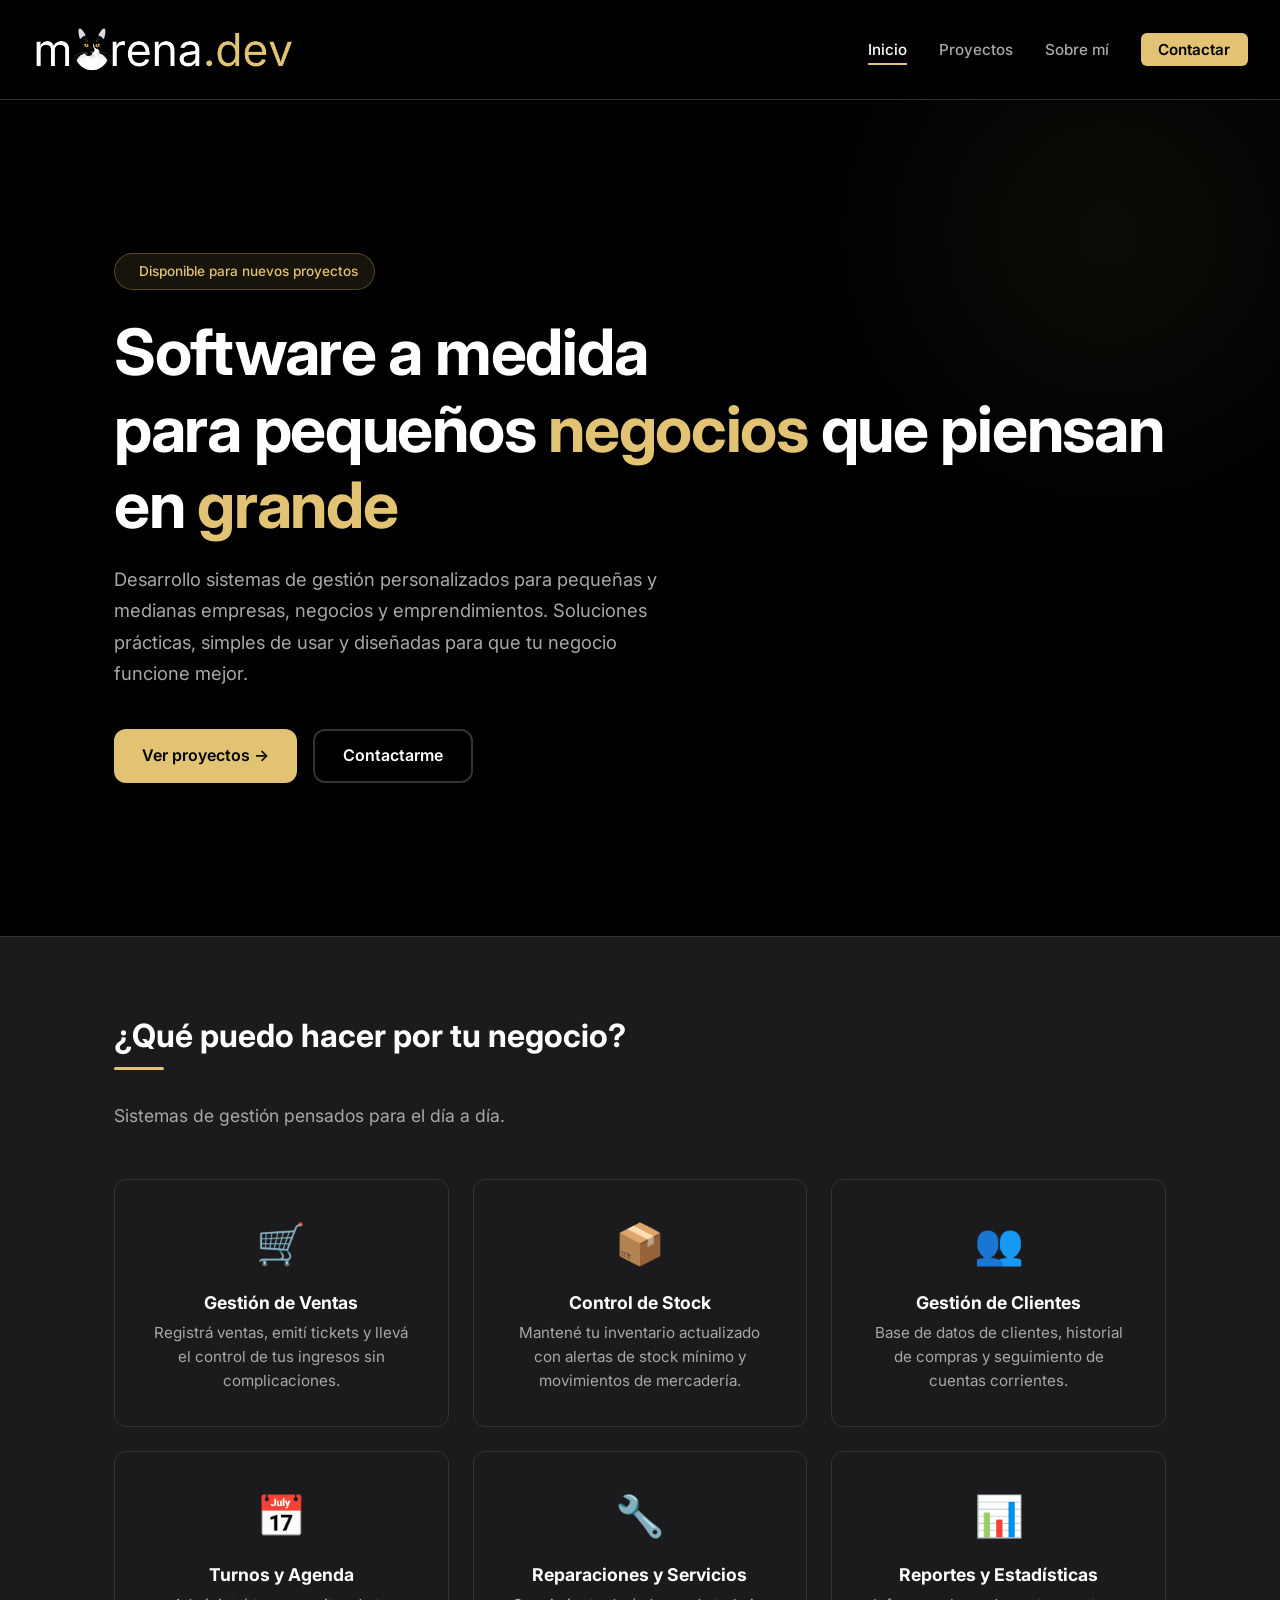
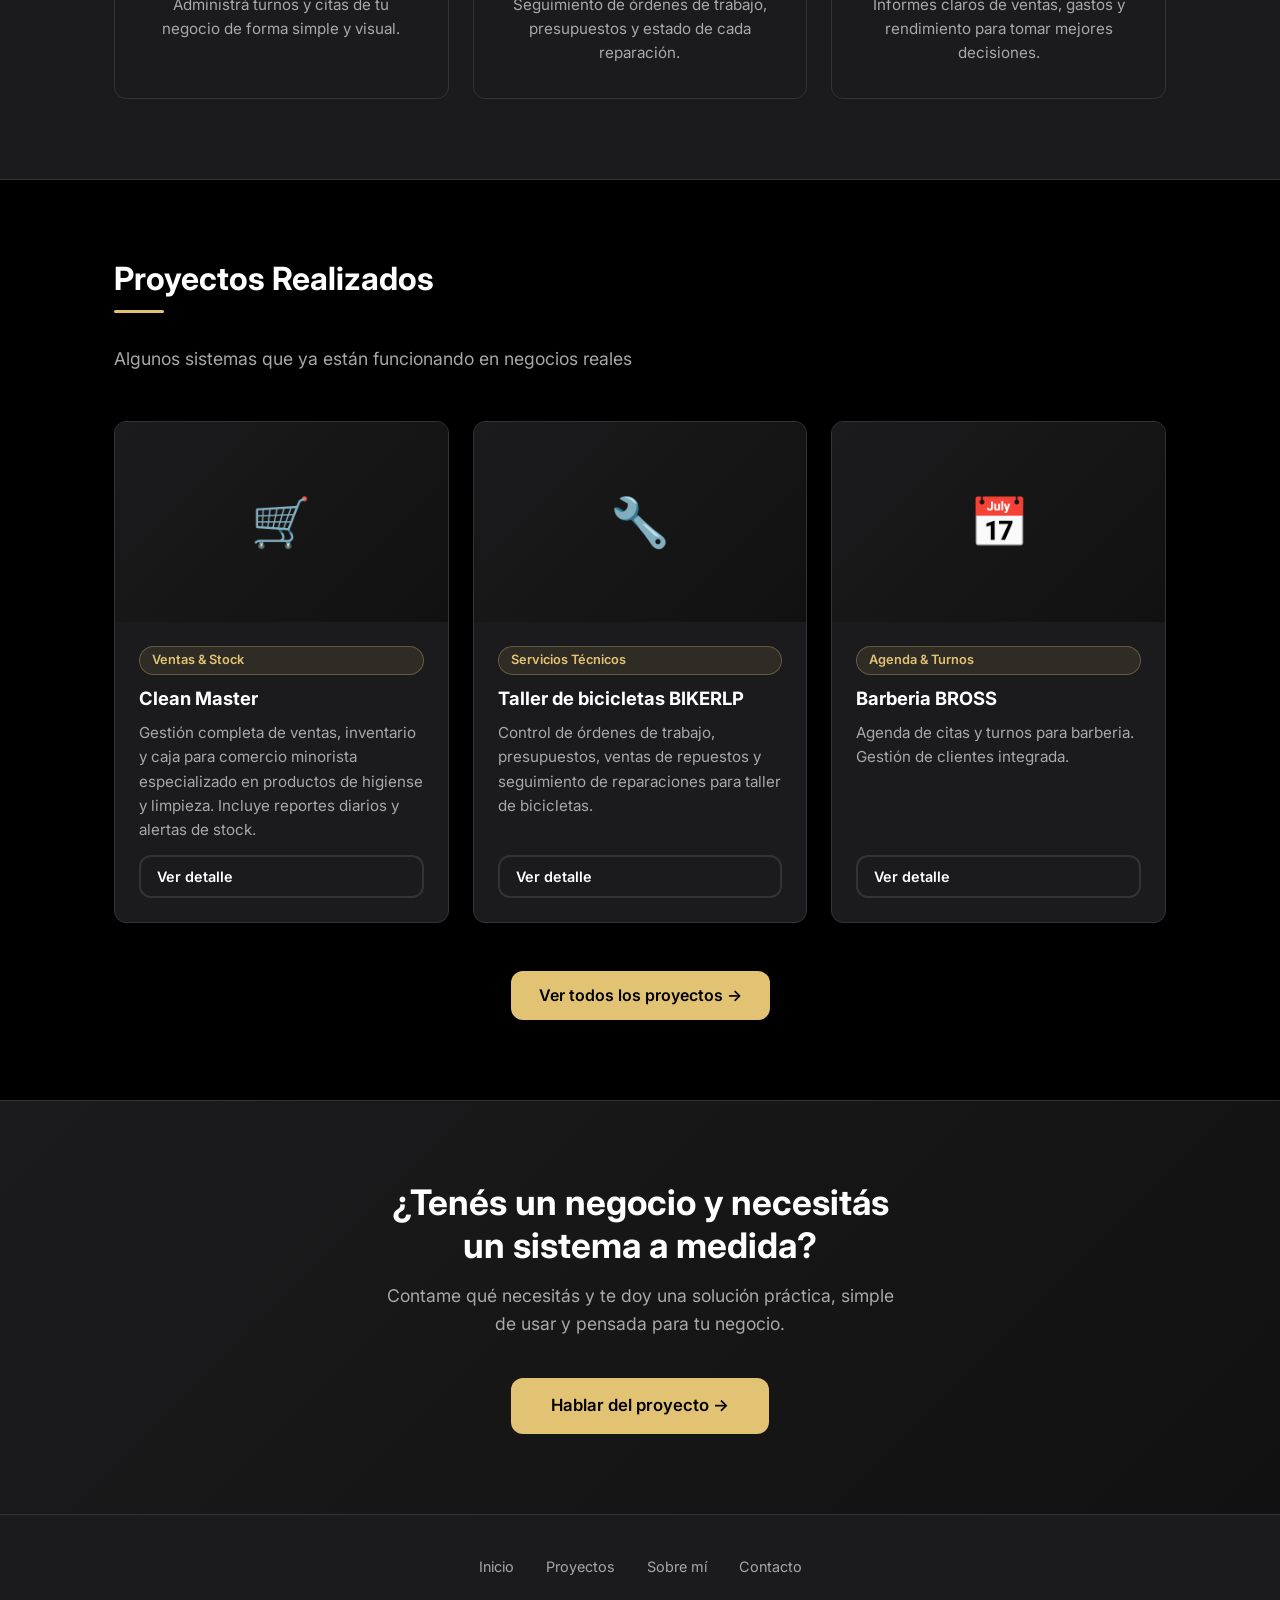
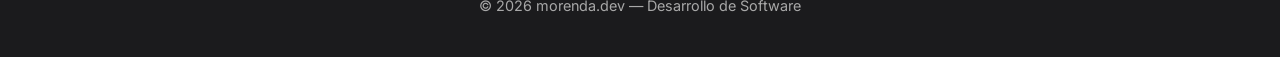
==== index.html @ b9e128b0 "V1.0" ====
<!DOCTYPE html>
<html lang="es">
<head>
  <meta charset="UTF-8" />
  <meta name="viewport" content="width=device-width, initial-scale=1.0" />
  <title>morena.dev | Inicio</title>
  <meta name="description" content="Soluciones de software a medida para pequeños negocios. Sistemas de gestión de ventas, stock, clientes, turnos y más. Desarrollados con Python." />
  <link rel="stylesheet" href="css/styles.css" />
  <link rel="icon" type="image/png" href="images/icons/icono.png" />
</head>
<body>

  <!-- ===== NAVBAR ===== -->
  <nav class="navbar">
    <a href="index.html" class="navbar-brand">
      <img src="images/logo/logo.png" alt="Logo" style="height: 90px; width: auto;" />
    </a>
    <ul class="navbar-links">
      <li><a href="index.html">Inicio</a></li>
      <li><a href="proyectos.html">Proyectos</a></li>
      <li><a href="sobre-mi.html">Sobre mí</a></li>
      <li><a href="contacto.html" class="navbar-cta">Contactar</a></li>
    </ul>
    <button class="hamburger" id="hamburger" aria-label="Abrir menú">
      <span></span><span></span><span></span>
    </button>
  </nav>

  <!-- Menú mobile -->
  <ul class="mobile-menu" id="mobile-menu">
    <li><a href="index.html">Inicio</a></li>
    <li><a href="proyectos.html">Proyectos</a></li>
    <li><a href="sobre-mi.html">Sobre mí</a></li>
    <li><a href="contacto.html">Contactar</a></li>
  </ul>

  <main>

    <!-- ===== HERO ===== -->
    <section class="hero">
      <div class="container">
        <div class="hero-badge">
          <span></span> Disponible para nuevos proyectos
        </div>
        <h1>Software a medida<br />para pequeños <span class="accent">negocios</span> que piensan en <span class="accent">grande</span></h1>
        <p>
          Desarrollo sistemas de gestión personalizados para pequeñas y medianas empresas, negocios y emprendimientos.
          Soluciones prácticas, simples de usar y diseñadas para que tu negocio funcione mejor.
        </p>
        <div class="hero-buttons">
          <a href="proyectos.html" class="btn btn-primary">Ver proyectos →</a>
          <a href="contacto.html" class="btn btn-outline">Contactarme</a>
        </div>
      </div>
    </section>

    <!-- ===== SERVICIOS ===== -->
    <section class="section" style="background: var(--color-bg-card); border-top: 1px solid var(--color-border); border-bottom: 1px solid var(--color-border);">
      <div class="container">
        <h2 class="section-title">¿Qué puedo hacer por tu negocio?</h2>
        <div class="divider"></div>
        <p class="section-subtitle">Sistemas de gestión pensados para el día a día.</p>
        <div class="grid-3">

          <div class="service-card">
            <span class="service-icon">🛒</span>
            <h3>Gestión de Ventas</h3>
            <p>Registrá ventas, emití tickets y llevá el control de tus ingresos sin complicaciones.</p>
          </div>

          <div class="service-card">
            <span class="service-icon">📦</span>
            <h3>Control de Stock</h3>
            <p>Mantené tu inventario actualizado con alertas de stock mínimo y movimientos de mercadería.</p>
          </div>

          <div class="service-card">
            <span class="service-icon">👥</span>
            <h3>Gestión de Clientes</h3>
            <p>Base de datos de clientes, historial de compras y seguimiento de cuentas corrientes.</p>
          </div>

          <div class="service-card">
            <span class="service-icon">📅</span>
            <h3>Turnos y Agenda</h3>
            <p>Administrá turnos y citas de tu negocio de forma simple y visual.</p>
          </div>

          <div class="service-card">
            <span class="service-icon">🔧</span>
            <h3>Reparaciones y Servicios</h3>
            <p>Seguimiento de órdenes de trabajo, presupuestos y estado de cada reparación.</p>
          </div>

          <div class="service-card">
            <span class="service-icon">📊</span>
            <h3>Reportes y Estadísticas</h3>
            <p>Informes claros de ventas, gastos y rendimiento para tomar mejores decisiones.</p>
          </div>

        </div>
      </div>
    </section>

    <!-- ===== PROYECTOS DESTACADOS ===== -->
    <section class="section">
      <div class="container">
        <h2 class="section-title">Proyectos Realizados</h2>
        <div class="divider"></div>
        <p class="section-subtitle">Algunos sistemas que ya están funcionando en negocios reales</p>

        <div class="grid-3">

          <div class="project-card">
            <div class="project-card-img-placeholder">🛒</div>
            <div class="project-card-body">
              <span class="project-card-tag">Ventas & Stock</span>
              <h3 class="project-card-title">Clean Master</h3>
              <p class="project-card-desc">Gestión completa de ventas, inventario y caja para comercio minorista especializado en productos de higiense y limpieza. Incluye reportes diarios y alertas de stock.</p>
              <a href="proyectos.html" class="btn btn-outline" style="margin-top: auto; padding: 0.5rem 1rem; font-size: 0.9rem;">Ver detalle</a>
            </div>
          </div>

          <div class="project-card">
            <div class="project-card-img-placeholder">🔧</div>
            <div class="project-card-body">
              <span class="project-card-tag">Servicios Técnicos</span>
              <h3 class="project-card-title">Taller de bicicletas BIKERLP</h3>
              <p class="project-card-desc">Control de órdenes de trabajo, presupuestos, ventas de repuestos y seguimiento de reparaciones para taller de bicicletas.</p>
              <a href="proyectos.html" class="btn btn-outline" style="margin-top: auto; padding: 0.5rem 1rem; font-size: 0.9rem;">Ver detalle</a>
            </div>
          </div>

          <div class="project-card">
            <div class="project-card-img-placeholder">📅</div>
            <div class="project-card-body">
              <span class="project-card-tag">Agenda & Turnos</span>
              <h3 class="project-card-title">Barberia BROSS</h3>
              <p class="project-card-desc">Agenda de citas y turnos para barberia. Gestión de clientes integrada.</p>
              <a href="proyectos.html" class="btn btn-outline" style="margin-top: auto; padding: 0.5rem 1rem; font-size: 0.9rem;">Ver detalle</a>
            </div>
          </div>

        </div>

        <div style="text-align: center; margin-top: 3rem;">
          <a href="proyectos.html" class="btn btn-primary">Ver todos los proyectos →</a>
        </div>
      </div>
    </section>

    <!-- ===== CTA FINAL ===== -->
    <section class="section" style="background: linear-gradient(135deg, #1b1b1d 0%, #111111 100%); border-top: 1px solid var(--color-border);">
      <div class="container" style="text-align: center;">
        <h2 class="section-title" style="font-size: 2.2rem;">¿Tenés un negocio y necesitás<br />un sistema a medida?</h2>
        <p style="color: var(--color-muted); font-size: 1.1rem; max-width: 520px; margin: 1rem auto 2.5rem;">
          Contame qué necesitás y te doy una solución práctica, simple de usar y pensada para tu negocio.
        </p>
        <a href="contacto.html" class="btn btn-primary" style="font-size: 1.05rem; padding: 0.9rem 2.5rem;">Hablar del proyecto →</a>
      </div>
    </section>

  </main>

  <!-- ===== FOOTER ===== -->
  <footer>
    <div class="container">
      <ul class="footer-links">
        <li><a href="index.html">Inicio</a></li>
        <li><a href="proyectos.html">Proyectos</a></li>
        <li><a href="sobre-mi.html">Sobre mí</a></li>
        <li><a href="contacto.html">Contacto</a></li>
      </ul>
      <p>&copy; <span id="current-year"></span> morenda.dev — Desarrollo de Software</p>
    </div>
  </footer>

  <script src="js/main.js"></script>
</body>
</html>
---- css/styles.css ----
/* ===================================
   SITIO WEB FREELANCER - Estilos Globales
   =================================== */

/* --- Importar Tipografía --- */
@import url('https://fonts.googleapis.com/css2?family=Inter:wght@300;400;500;600;700;800&display=swap');

/* --- Variables de Color y Diseño --- */
:root {
  --color-bg:         #000000;
  --color-bg-card:    #1b1b1d;
  --color-bg-hover:   #2a2a2d;
  --color-border:     #333335;
  --color-accent:     #e2c373;
  --color-accent-dark:#c9a84c;
  --color-text:       #ffffff;
  --color-muted:      #a8a8a8;
  --color-white:      #ffffff;
  --radius:           0.75rem;
  --shadow:           0 4px 24px rgba(0,0,0,0.6);
  --transition:       all 0.25s ease;
}

/* --- Reset y Base --- */
*, *::before, *::after {
  box-sizing: border-box;
  margin: 0;
  padding: 0;
}

html {
  scroll-behavior: smooth;
}

body {
  font-family: 'Inter', sans-serif;
  background-color: var(--color-bg);
  color: var(--color-text);
  line-height: 1.6;
  min-height: 100vh;
}

/* --- Scrollbar personalizada --- */
::-webkit-scrollbar { width: 8px; }
::-webkit-scrollbar-track { background: var(--color-bg); }
::-webkit-scrollbar-thumb { background: var(--color-border); border-radius: 4px; }
::-webkit-scrollbar-thumb:hover { background: var(--color-accent); }

/* --- Tipografía --- */
h1, h2, h3, h4 {
  font-weight: 700;
  line-height: 1.2;
  color: var(--color-white);
}

a {
  color: var(--color-accent);
  text-decoration: none;
  transition: var(--transition);
}

a:hover {
  color: var(--color-white);
}

/* --- Navbar --- */
.navbar {
  position: fixed;
  top: 0;
  left: 0;
  right: 0;
  z-index: 100;
  background: rgba(0, 0, 0, 0.85);
  backdrop-filter: blur(12px);
  border-bottom: 1px solid var(--color-border);
  padding: 0 2rem;
  height: 100px;
  display: flex;
  align-items: center;
  justify-content: space-between;
  transition: var(--transition);
}

.navbar-brand {
  font-size: 1.25rem;
  font-weight: 800;
  color: var(--color-white);
  display: flex;
  align-items: center;
  gap: 0.5rem;
}

.navbar-brand span {
  color: var(--color-accent);
}

.navbar-links {
  display: flex;
  align-items: center;
  gap: 2rem;
  list-style: none;
}

.navbar-links a {
  color: var(--color-muted);
  font-weight: 500;
  font-size: 0.95rem;
  padding: 0.25rem 0;
  border-bottom: 2px solid transparent;
  transition: var(--transition);
}

.navbar-links a:hover,
.navbar-links a.active {
  color: var(--color-white);
  border-bottom-color: var(--color-accent);
}

.navbar-cta {
  background: var(--color-accent);
  color: var(--color-bg) !important;
  padding: 0.45rem 1.1rem !important;
  border-radius: 6px;
  border-bottom: none !important;
  font-weight: 600 !important;
}

.navbar-cta:hover {
  background: var(--color-accent-dark);
  color: var(--color-white) !important;
}

/* Hamburger */
.hamburger {
  display: none;
  flex-direction: column;
  gap: 5px;
  cursor: pointer;
  padding: 4px;
}

.hamburger span {
  display: block;
  width: 24px;
  height: 2px;
  background: var(--color-text);
  border-radius: 2px;
  transition: var(--transition);
}

.hamburger.open span:nth-child(1) { transform: translateY(7px) rotate(45deg); }
.hamburger.open span:nth-child(2) { opacity: 0; }
.hamburger.open span:nth-child(3) { transform: translateY(-7px) rotate(-45deg); }

/* Mobile menu */
.mobile-menu {
  display: none;
  position: fixed;
  top: 100px;
  left: 0;
  right: 0;
  background: var(--color-bg-card);
  border-bottom: 1px solid var(--color-border);
  z-index: 99;
  flex-direction: column;
  padding: 1rem 2rem;
  gap: 1rem;
  list-style: none;
}

.mobile-menu.open {
  display: flex;
}

.mobile-menu a {
  color: var(--color-muted);
  font-weight: 500;
  font-size: 1rem;
  padding: 0.5rem 0;
  display: block;
}

.mobile-menu a:hover {
  color: var(--color-white);
}

/* --- Layout General --- */
main {
  padding-top: 100px;
}

.container {
  max-width: 1100px;
  margin: 0 auto;
  padding: 0 1.5rem;
}

.section {
  padding: 80px 0;
}

.section-title {
  font-size: 2rem;
  margin-bottom: 0.5rem;
}

.section-subtitle {
  color: var(--color-muted);
  font-size: 1.1rem;
  margin-bottom: 3rem;
}

.accent {
  color: var(--color-accent);
}

/* --- Botones --- */
.btn {
  display: inline-flex;
  align-items: center;
  gap: 0.5rem;
  padding: 0.75rem 1.75rem;
  border-radius: var(--radius);
  font-weight: 600;
  font-size: 1rem;
  cursor: pointer;
  transition: var(--transition);
  border: none;
  text-decoration: none;
}

.btn-primary {
  background: var(--color-accent);
  color: var(--color-bg);
}

.btn-primary:hover {
  background: var(--color-accent-dark);
  color: var(--color-white);
  transform: translateY(-2px);
  box-shadow: 0 8px 24px rgba(226, 195, 115, 0.3);
}

.btn-outline {
  background: transparent;
  color: var(--color-text);
  border: 2px solid var(--color-border);
}

.btn-outline:hover {
  border-color: var(--color-accent);
  color: var(--color-accent);
  transform: translateY(-2px);
}

/* --- Cards de Proyecto --- */
.project-card {
  background: var(--color-bg-card);
  border: 1px solid var(--color-border);
  border-radius: var(--radius);
  overflow: hidden;
  transition: var(--transition);
  display: flex;
  flex-direction: column;
}

.project-card:hover {
  border-color: var(--color-accent);
  transform: translateY(-4px);
  box-shadow: var(--shadow);
}

.project-card img {
  width: 100%;
  height: 200px;
  object-fit: cover;
  background: var(--color-bg);
}

.project-card-img-placeholder {
  width: 100%;
  height: 200px;
  background: linear-gradient(135deg, #1b1b1d 0%, #111111 100%);
  display: flex;
  align-items: center;
  justify-content: center;
  color: var(--color-muted);
  font-size: 3rem;
}

.project-card-body {
  padding: 1.5rem;
  flex: 1;
  display: flex;
  flex-direction: column;
  gap: 0.75rem;
}

.project-card-tag {
  display: inline-block;
  background: rgba(226, 195, 115, 0.1);
  color: var(--color-accent);
  padding: 0.2rem 0.75rem;
  border-radius: 99px;
  font-size: 0.8rem;
  font-weight: 600;
  border: 1px solid rgba(226, 195, 115, 0.3);
}

.project-card-title {
  font-size: 1.15rem;
  color: var(--color-white);
}

.project-card-desc {
  color: var(--color-muted);
  font-size: 0.95rem;
  flex: 1;
}

/* --- Cards de Servicio --- */
.service-card {
  background: var(--color-bg-card);
  border: 1px solid var(--color-border);
  border-radius: var(--radius);
  padding: 2rem;
  transition: var(--transition);
  text-align: center;
}

.service-card:hover {
  border-color: var(--color-accent);
  transform: translateY(-4px);
  box-shadow: var(--shadow);
}

.service-icon {
  font-size: 2.5rem;
  margin-bottom: 1rem;
  display: block;
}

.service-card h3 {
  font-size: 1.1rem;
  margin-bottom: 0.5rem;
}

.service-card p {
  color: var(--color-muted);
  font-size: 0.95rem;
}

/* --- Skills / Tags --- */
.skill-tag {
  display: inline-block;
  background: var(--color-bg-card);
  border: 1px solid var(--color-border);
  color: var(--color-text);
  padding: 0.35rem 0.9rem;
  border-radius: 6px;
  font-size: 0.9rem;
  font-weight: 500;
  transition: var(--transition);
}

.skill-tag:hover {
  border-color: var(--color-accent);
  color: var(--color-accent);
}

/* --- Formulario --- */
.form-group {
  display: flex;
  flex-direction: column;
  gap: 0.4rem;
  margin-bottom: 1.25rem;
}

.form-group label {
  font-size: 0.9rem;
  font-weight: 500;
  color: var(--color-muted);
}

.form-group input,
.form-group textarea,
.form-group select {
  background: var(--color-bg-card);
  border: 1px solid var(--color-border);
  border-radius: 8px;
  padding: 0.75rem 1rem;
  color: var(--color-text);
  font-family: 'Inter', sans-serif;
  font-size: 1rem;
  transition: var(--transition);
  outline: none;
  resize: vertical;
}

.form-group input:focus,
.form-group textarea:focus {
  border-color: var(--color-accent);
  box-shadow: 0 0 0 3px rgba(226, 195, 115, 0.15);
}

/* --- Footer --- */
footer {
  background: var(--color-bg-card);
  border-top: 1px solid var(--color-border);
  padding: 2.5rem 0;
  text-align: center;
  color: var(--color-muted);
  font-size: 0.9rem;
}

footer .footer-links {
  display: flex;
  justify-content: center;
  gap: 2rem;
  margin-bottom: 1rem;
  list-style: none;
}

footer .footer-links a {
  color: var(--color-muted);
}

footer .footer-links a:hover {
  color: var(--color-accent);
}

/* --- Grid Utilities --- */
.grid-3 {
  display: grid;
  grid-template-columns: repeat(3, 1fr);
  gap: 1.5rem;
}

.grid-2 {
  display: grid;
  grid-template-columns: repeat(2, 1fr);
  gap: 1.5rem;
}

/* --- Hero --- */
.hero {
  min-height: calc(100vh - 64px);
  display: flex;
  align-items: center;
  padding: 80px 0;
  position: relative;
  overflow: hidden;
}

.hero::before {
  content: '';
  position: absolute;
  top: -20%;
  right: -10%;
  width: 600px;
  height: 600px;
  background: radial-gradient(circle, rgba(226, 195, 115, 0.06) 0%, transparent 70%);
  pointer-events: none;
}

.hero-badge {
  display: inline-flex;
  align-items: center;
  gap: 0.5rem;
  background: rgba(226, 195, 115, 0.1);
  border: 1px solid rgba(226, 195, 115, 0.3);
  color: var(--color-accent);
  padding: 0.4rem 1rem;
  border-radius: 99px;
  font-size: 0.85rem;
  font-weight: 500;
  margin-bottom: 1.5rem;
}

.hero h1 {
  font-size: clamp(2.5rem, 5vw, 4rem);
  margin-bottom: 1.25rem;
  letter-spacing: -0.02em;
}

.hero p {
  color: var(--color-muted);
  font-size: 1.15rem;
  max-width: 560px;
  margin-bottom: 2.5rem;
  line-height: 1.7;
}

.hero-buttons {
  display: flex;
  gap: 1rem;
  flex-wrap: wrap;
}

/* --- Divider --- */
.divider {
  width: 50px;
  height: 3px;
  background: var(--color-accent);
  border-radius: 2px;
  margin: 0.75rem 0 2rem;
}

/* --- Page Header (páginas internas) --- */
.page-header {
  background: linear-gradient(180deg, #1b1b1d 0%, var(--color-bg) 100%);
  padding: 80px 0 60px;
  border-bottom: 1px solid var(--color-border);
  margin-bottom: 60px;
}

.page-header h1 {
  font-size: 2.5rem;
  margin-bottom: 0.5rem;
}

.page-header p {
  color: var(--color-muted);
  font-size: 1.1rem;
}

/* --- Responsive --- */
@media (max-width: 768px) {
  .navbar-links { display: none; }
  .hamburger { display: flex; }

  .grid-3 { grid-template-columns: 1fr; }
  .grid-2 { grid-template-columns: 1fr; }

  .hero h1 { font-size: 2.2rem; }
  .hero p { font-size: 1rem; }
  .section { padding: 60px 0; }
  .section-title { font-size: 1.7rem; }

  .page-header { padding: 60px 0 40px; }
  .page-header h1 { font-size: 1.9rem; }
}

@media (max-width: 480px) {
  .navbar { padding: 0 1rem; }
  .container { padding: 0 1rem; }
  .hero-buttons { flex-direction: column; }
  .btn { justify-content: center; width: 100%; }
}
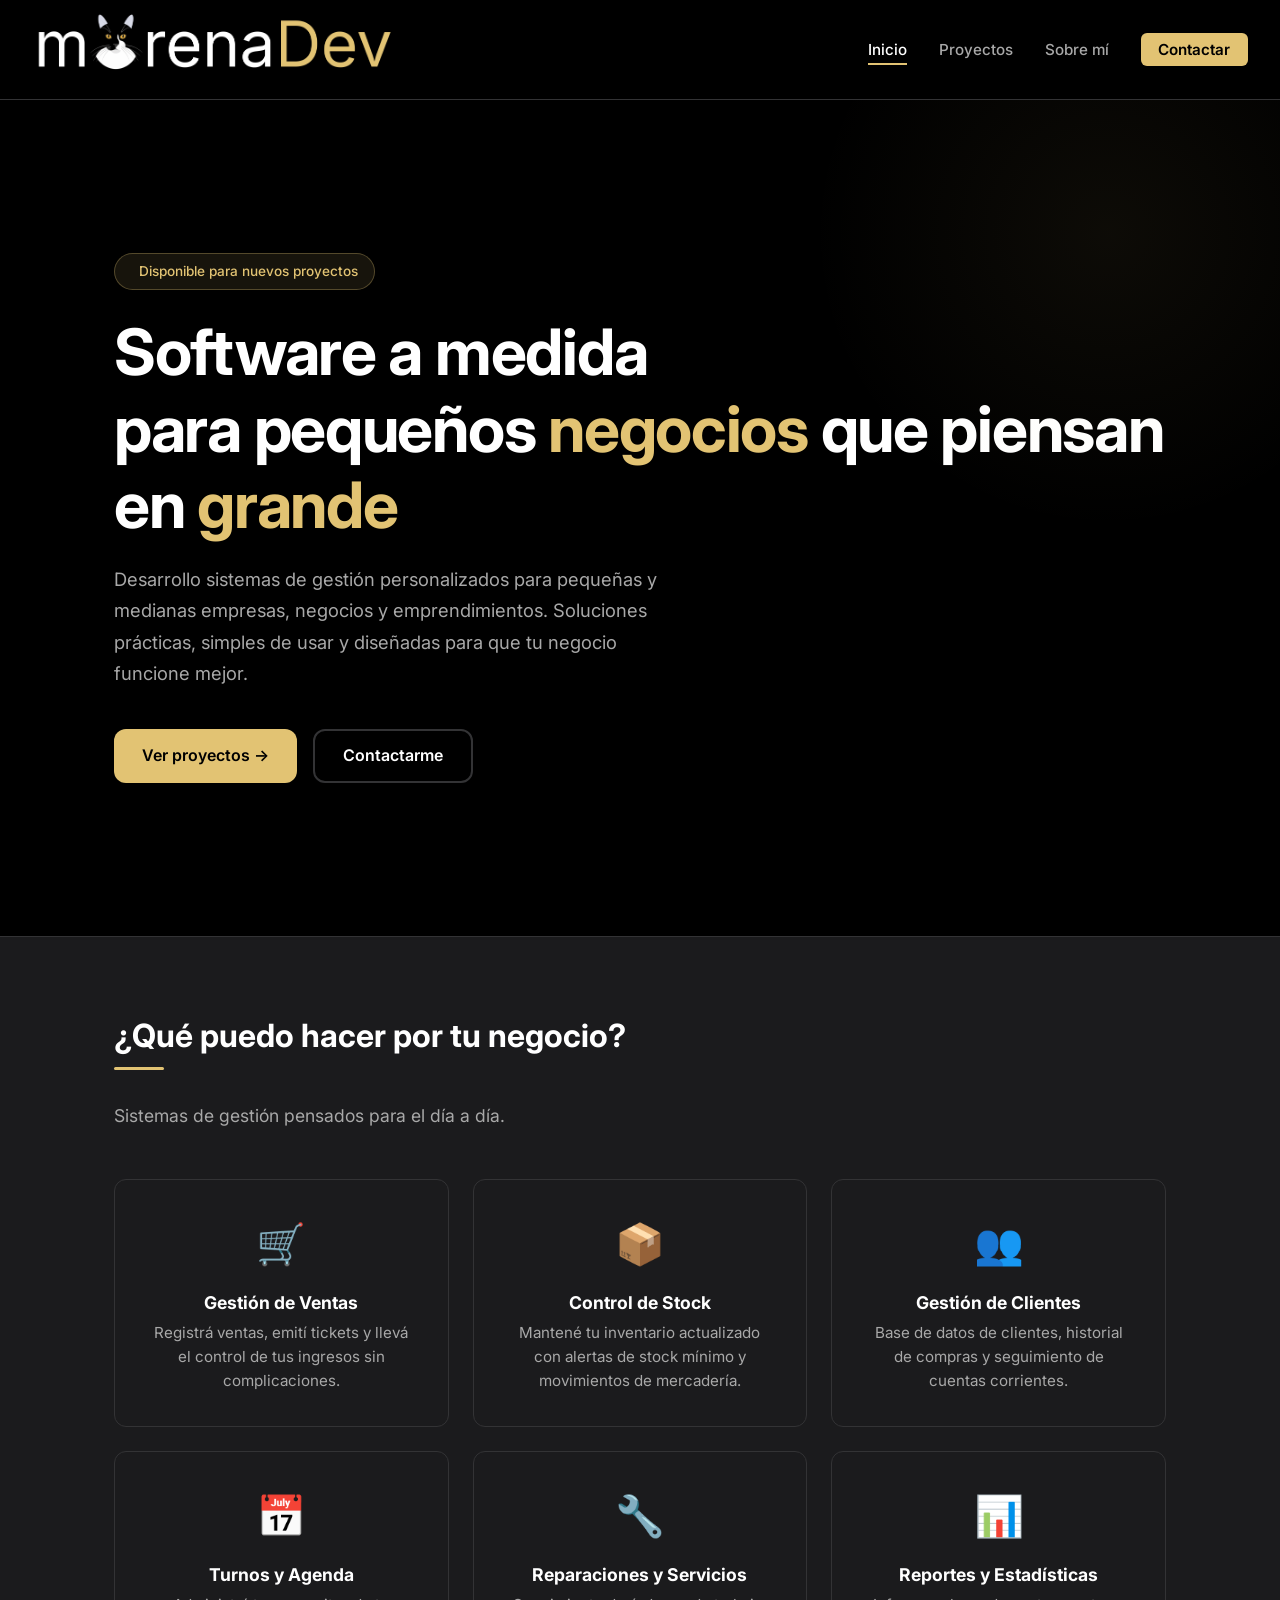
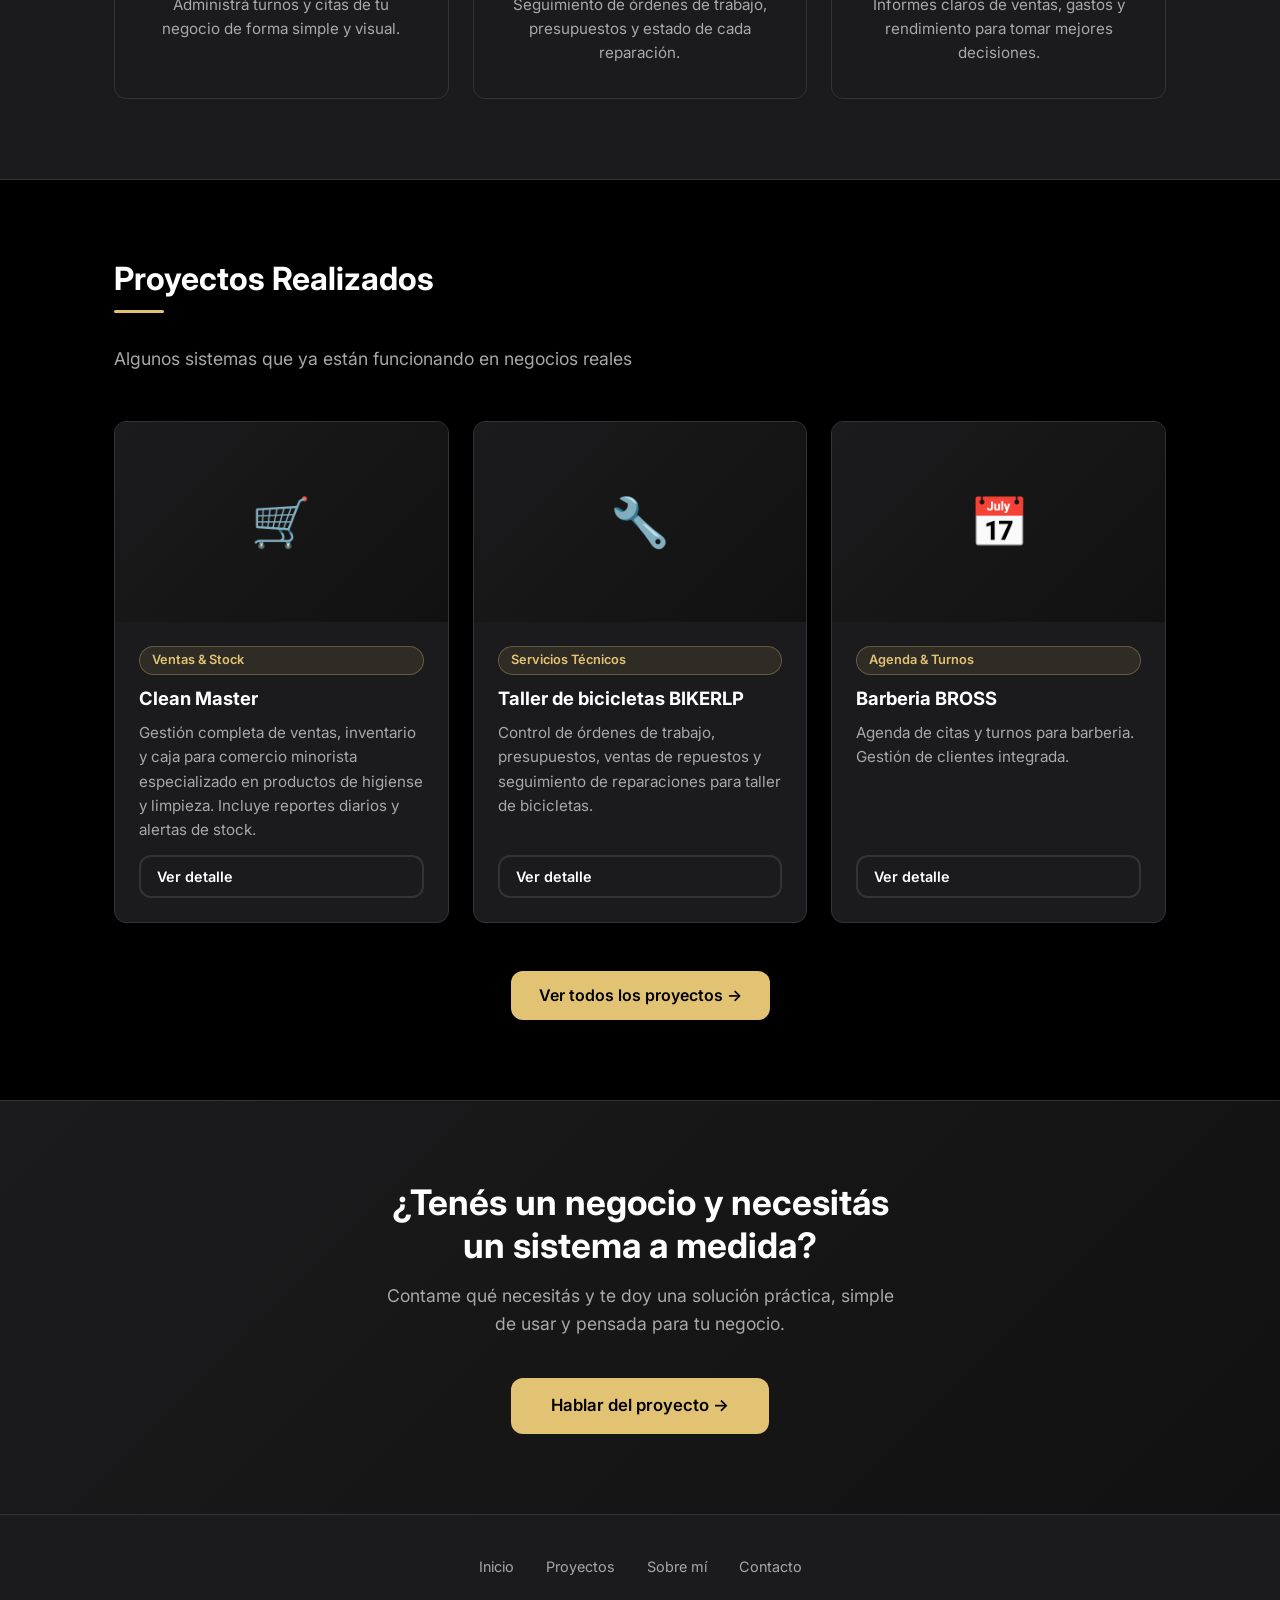
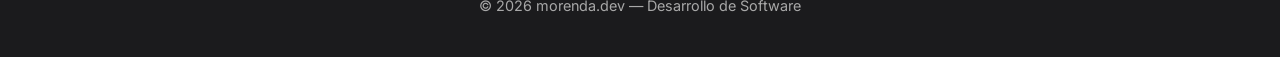
==== commit c763dd2c: "V1.0.1" ====
--- a/index.html
+++ b/index.html
@@ -6,14 +6,14 @@
   <title>morena.dev | Inicio</title>
   <meta name="description" content="Soluciones de software a medida para pequeños negocios. Sistemas de gestión de ventas, stock, clientes, turnos y más. Desarrollados con Python." />
   <link rel="stylesheet" href="css/styles.css" />
-  <link rel="icon" type="image/png" href="images/icons/icono.png" />
+  <link rel="icon" type="image/png" href="images/icons/icono.png?v=2" />
 </head>
 <body>
 
   <!-- ===== NAVBAR ===== -->
   <nav class="navbar">
     <a href="index.html" class="navbar-brand">
-      <img src="images/logo/logo.png" alt="Logo" style="height: 90px; width: auto;" />
+      <img src="images/logo/logov2.png" alt="Logo" style="height: 90px; width: auto;" />
     </a>
     <ul class="navbar-links">
       <li><a href="index.html">Inicio</a></li>
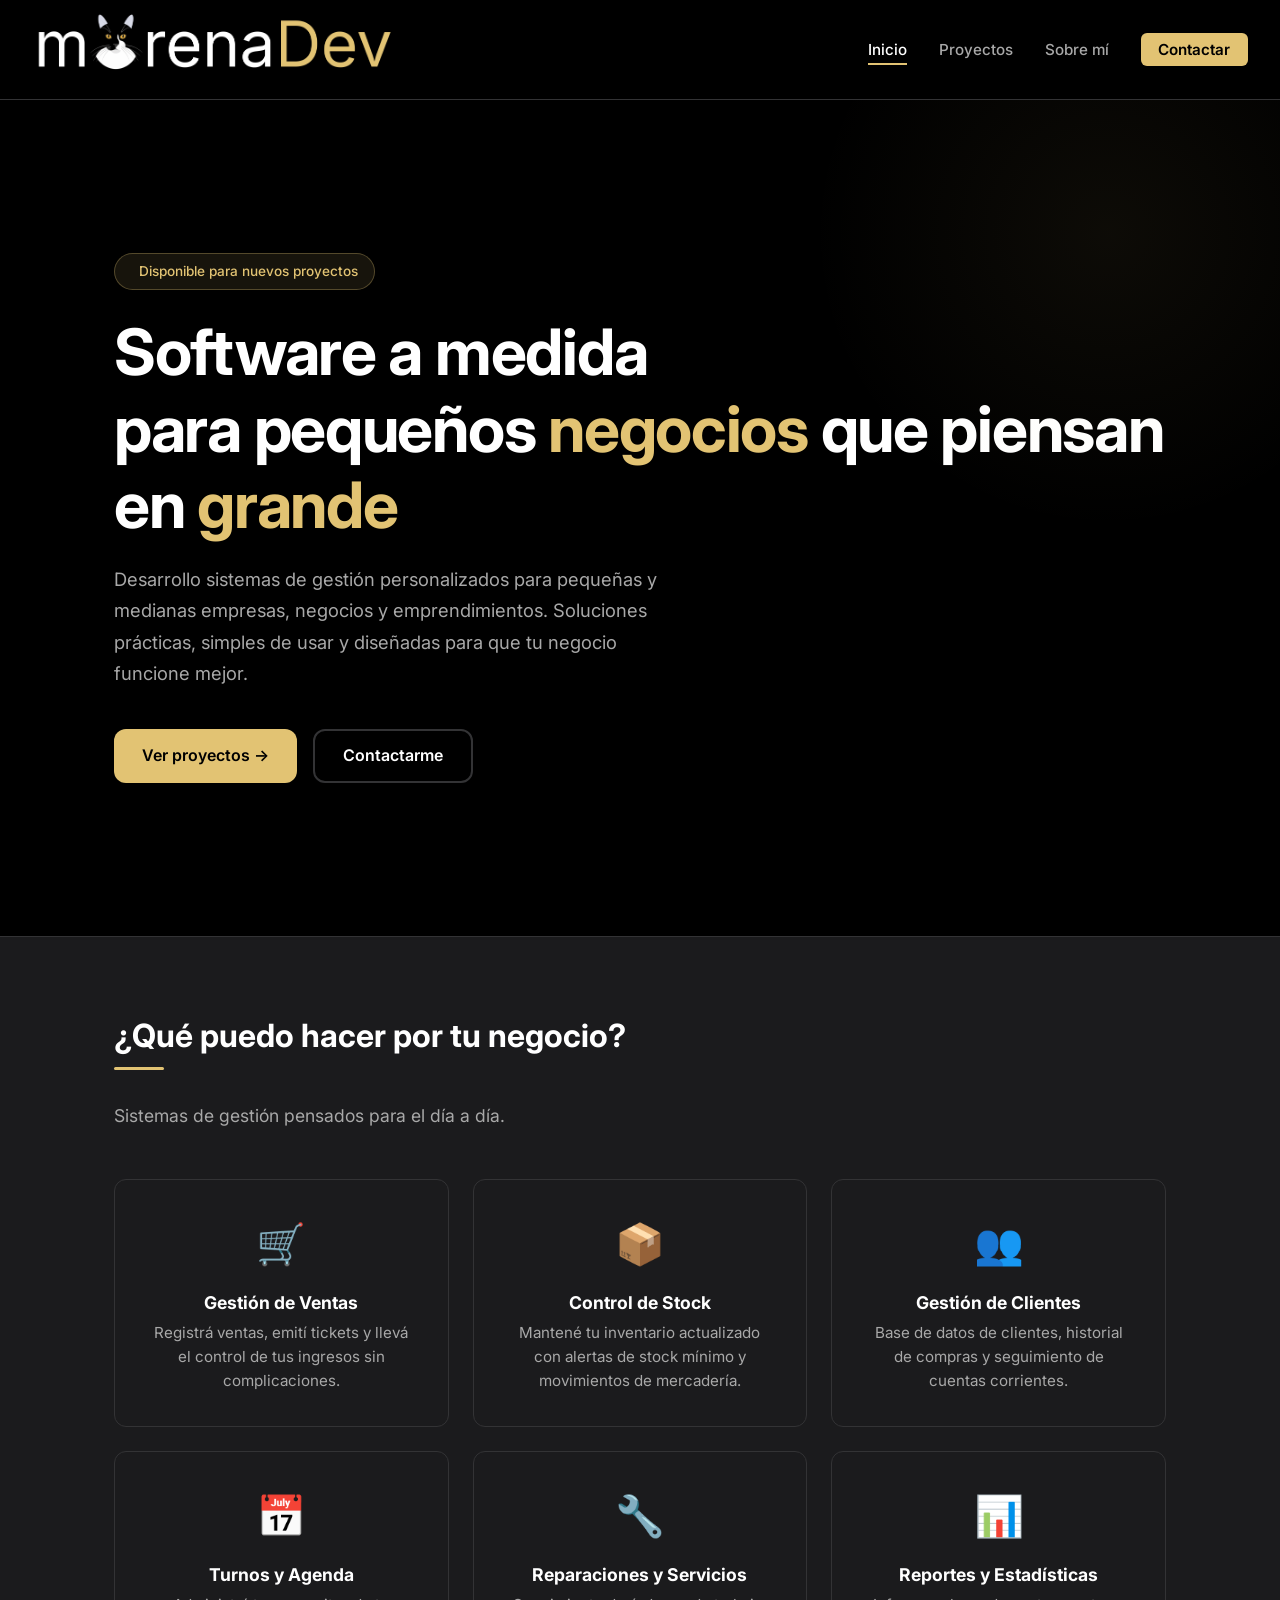
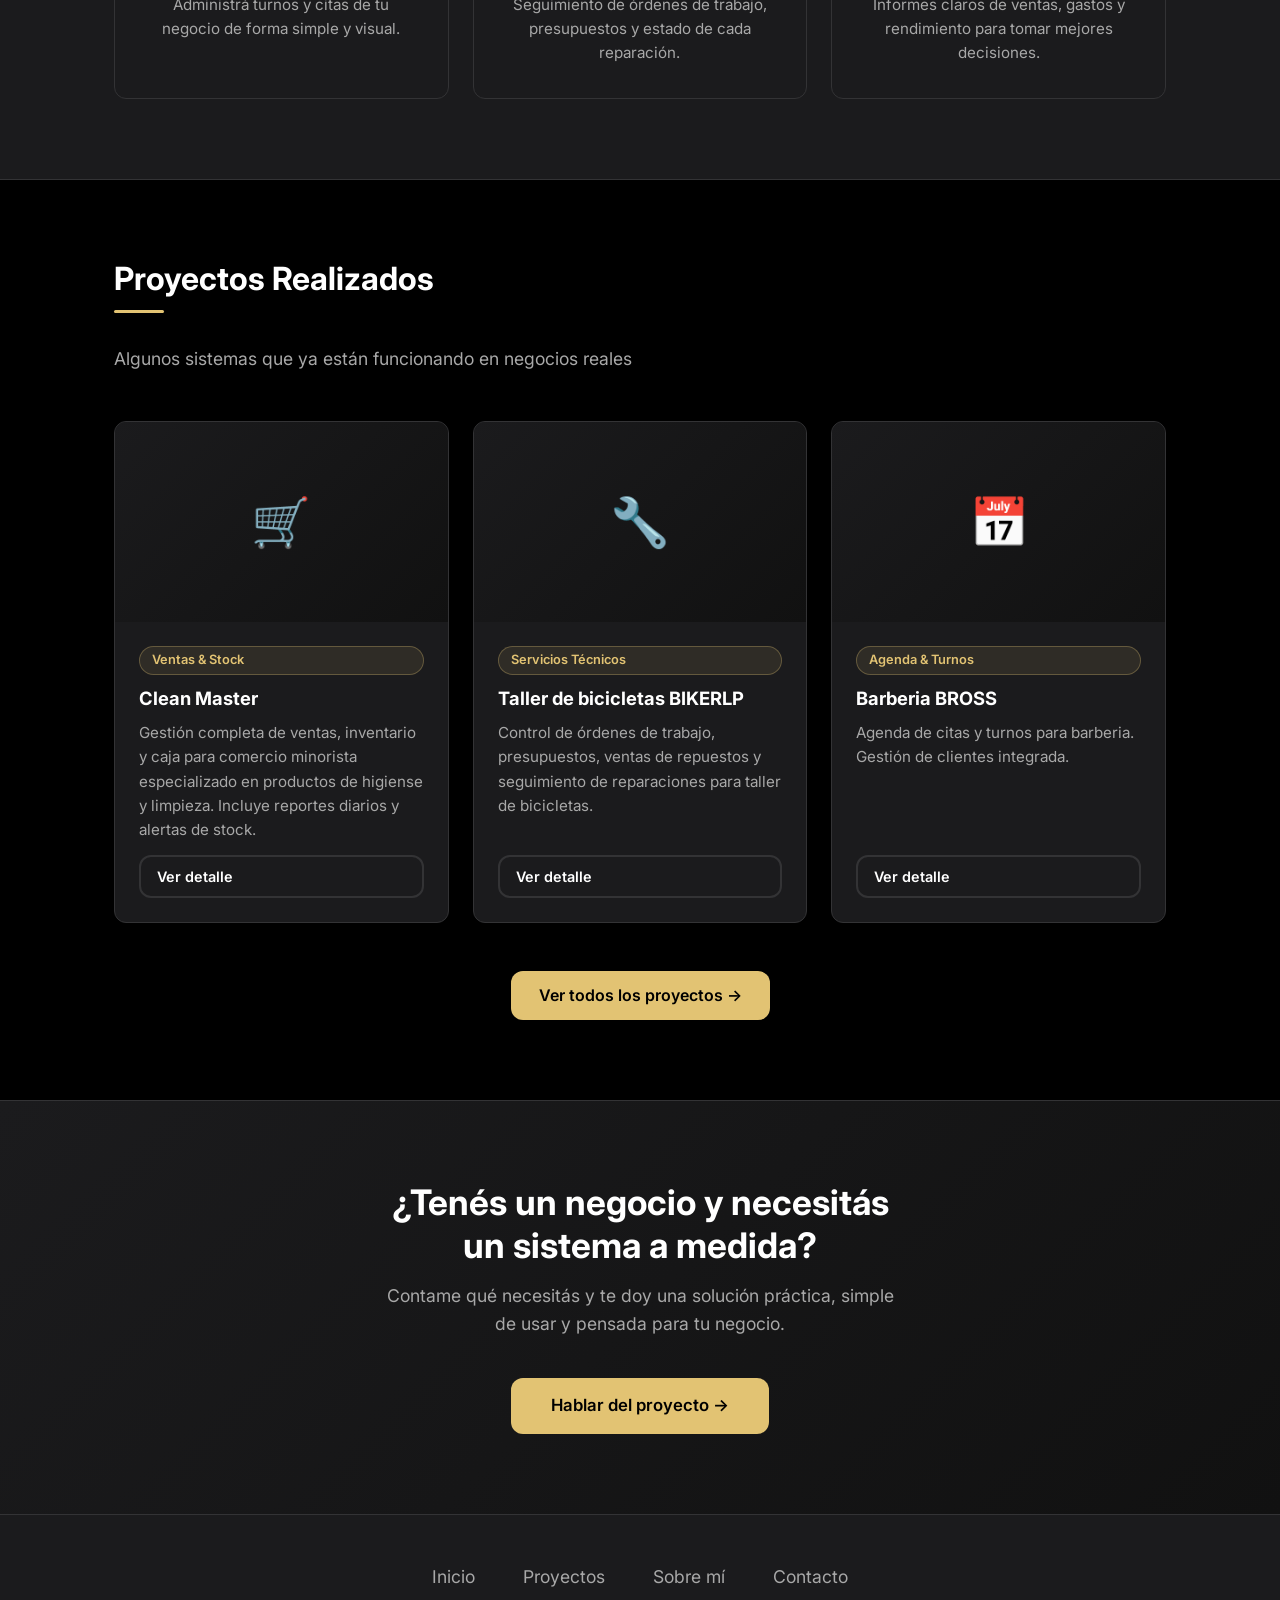
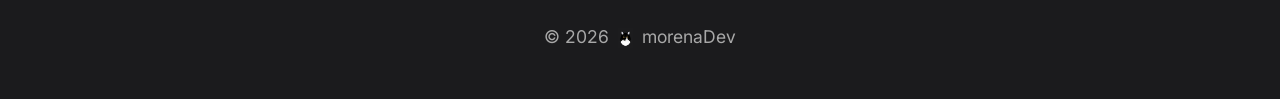
==== commit 28a4387e: "V1.0.2" ====
--- a/index.html
+++ b/index.html
@@ -3,7 +3,7 @@
 <head>
   <meta charset="UTF-8" />
   <meta name="viewport" content="width=device-width, initial-scale=1.0" />
-  <title>morena.dev | Inicio</title>
+  <title>morenaDev | Inicio</title>
   <meta name="description" content="Soluciones de software a medida para pequeños negocios. Sistemas de gestión de ventas, stock, clientes, turnos y más. Desarrollados con Python." />
   <link rel="stylesheet" href="css/styles.css" />
   <link rel="icon" type="image/png" href="images/icons/icono.png?v=2" />
@@ -171,7 +171,7 @@
         <li><a href="sobre-mi.html">Sobre mí</a></li>
         <li><a href="contacto.html">Contacto</a></li>
       </ul>
-      <p>&copy; <span id="current-year"></span> morenda.dev — Desarrollo de Software</p>
+      <p>&copy; <span id="current-year"></span> <img src="images/icons/icono2.png" alt="" style="height: 1.2rem; vertical-align: middle; margin: 0 4px;" /> morenaDev</p>
     </div>
   </footer>
 
--- a/css/styles.css
+++ b/css/styles.css
@@ -407,22 +407,23 @@
 footer {
   background: var(--color-bg-card);
   border-top: 1px solid var(--color-border);
-  padding: 2.5rem 0;
+  padding: 3rem 0;
   text-align: center;
   color: var(--color-muted);
-  font-size: 0.9rem;
+  font-size: 1.1rem;
 }
 
 footer .footer-links {
   display: flex;
   justify-content: center;
-  gap: 2rem;
-  margin-bottom: 1rem;
+  gap: 3rem;
+  margin-bottom: 2rem;
   list-style: none;
 }
 
 footer .footer-links a {
   color: var(--color-muted);
+  font-size: 1.1rem;
 }
 
 footer .footer-links a:hover {
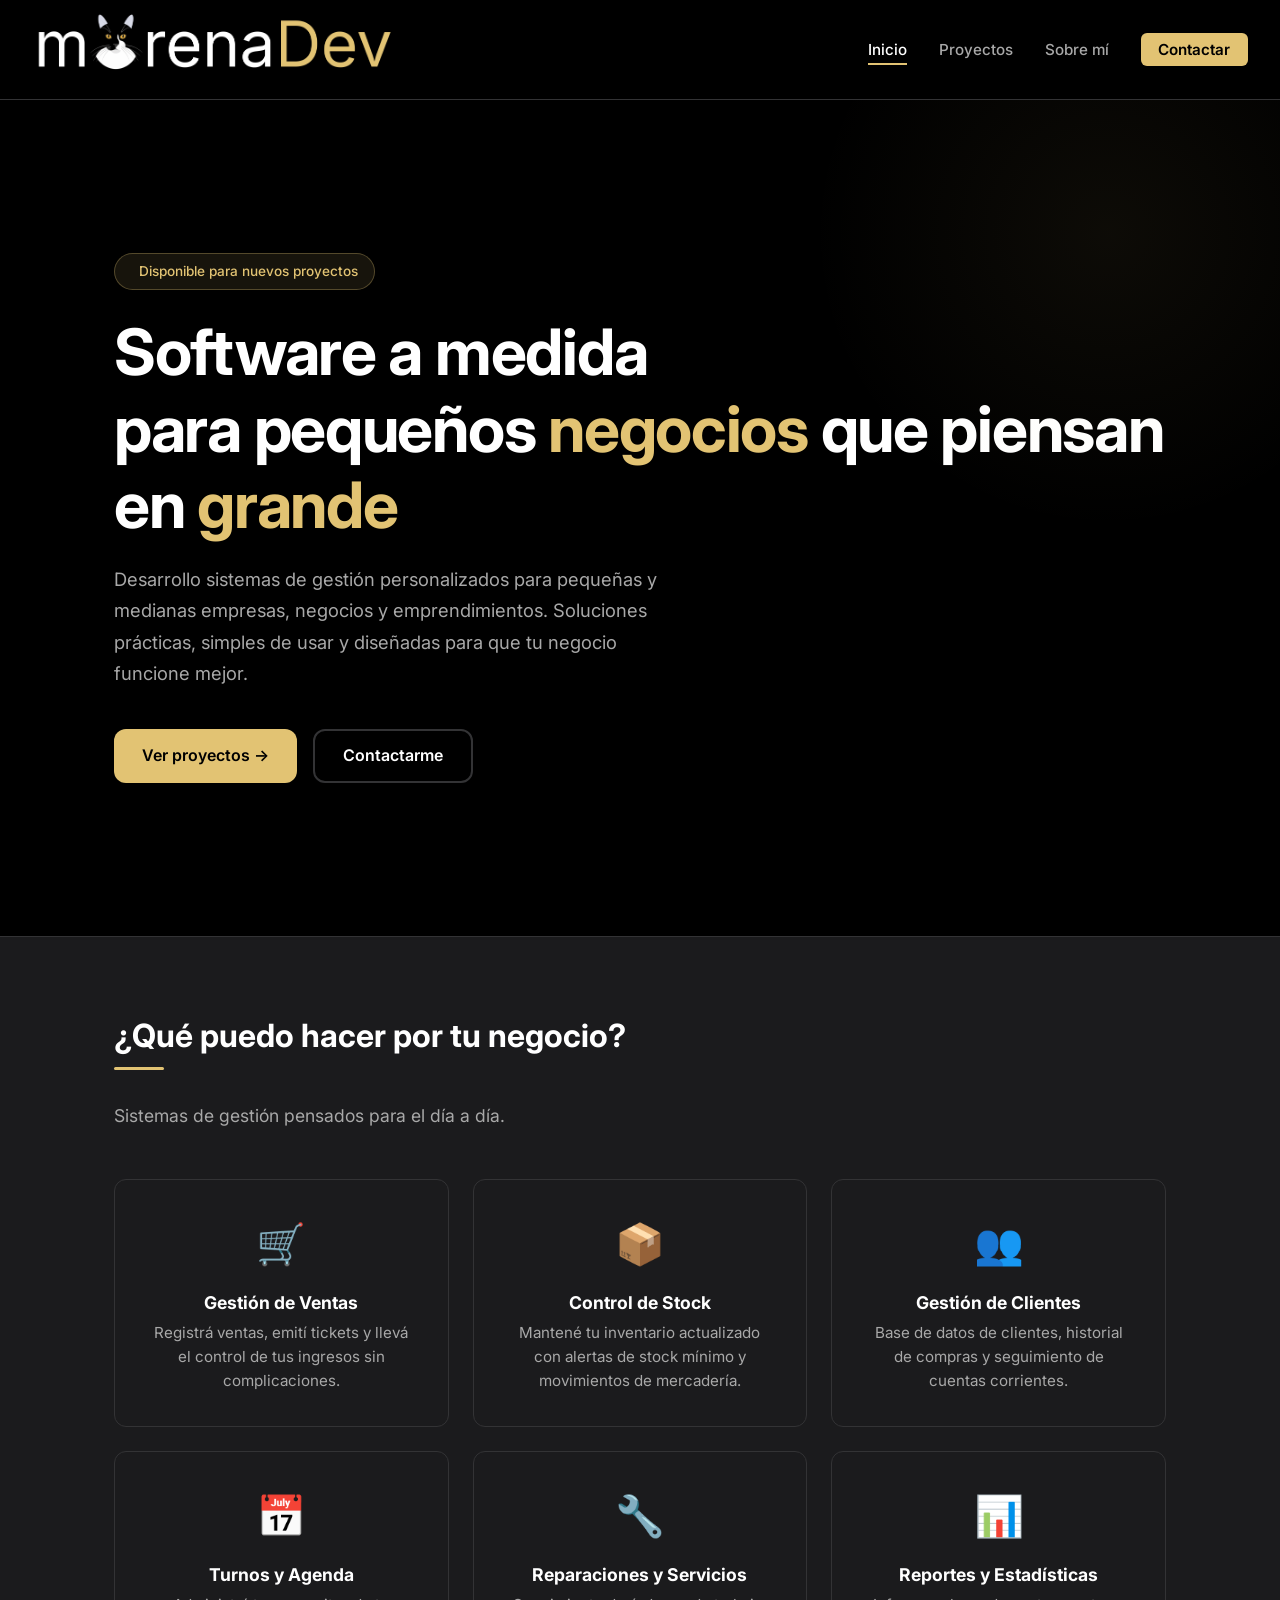
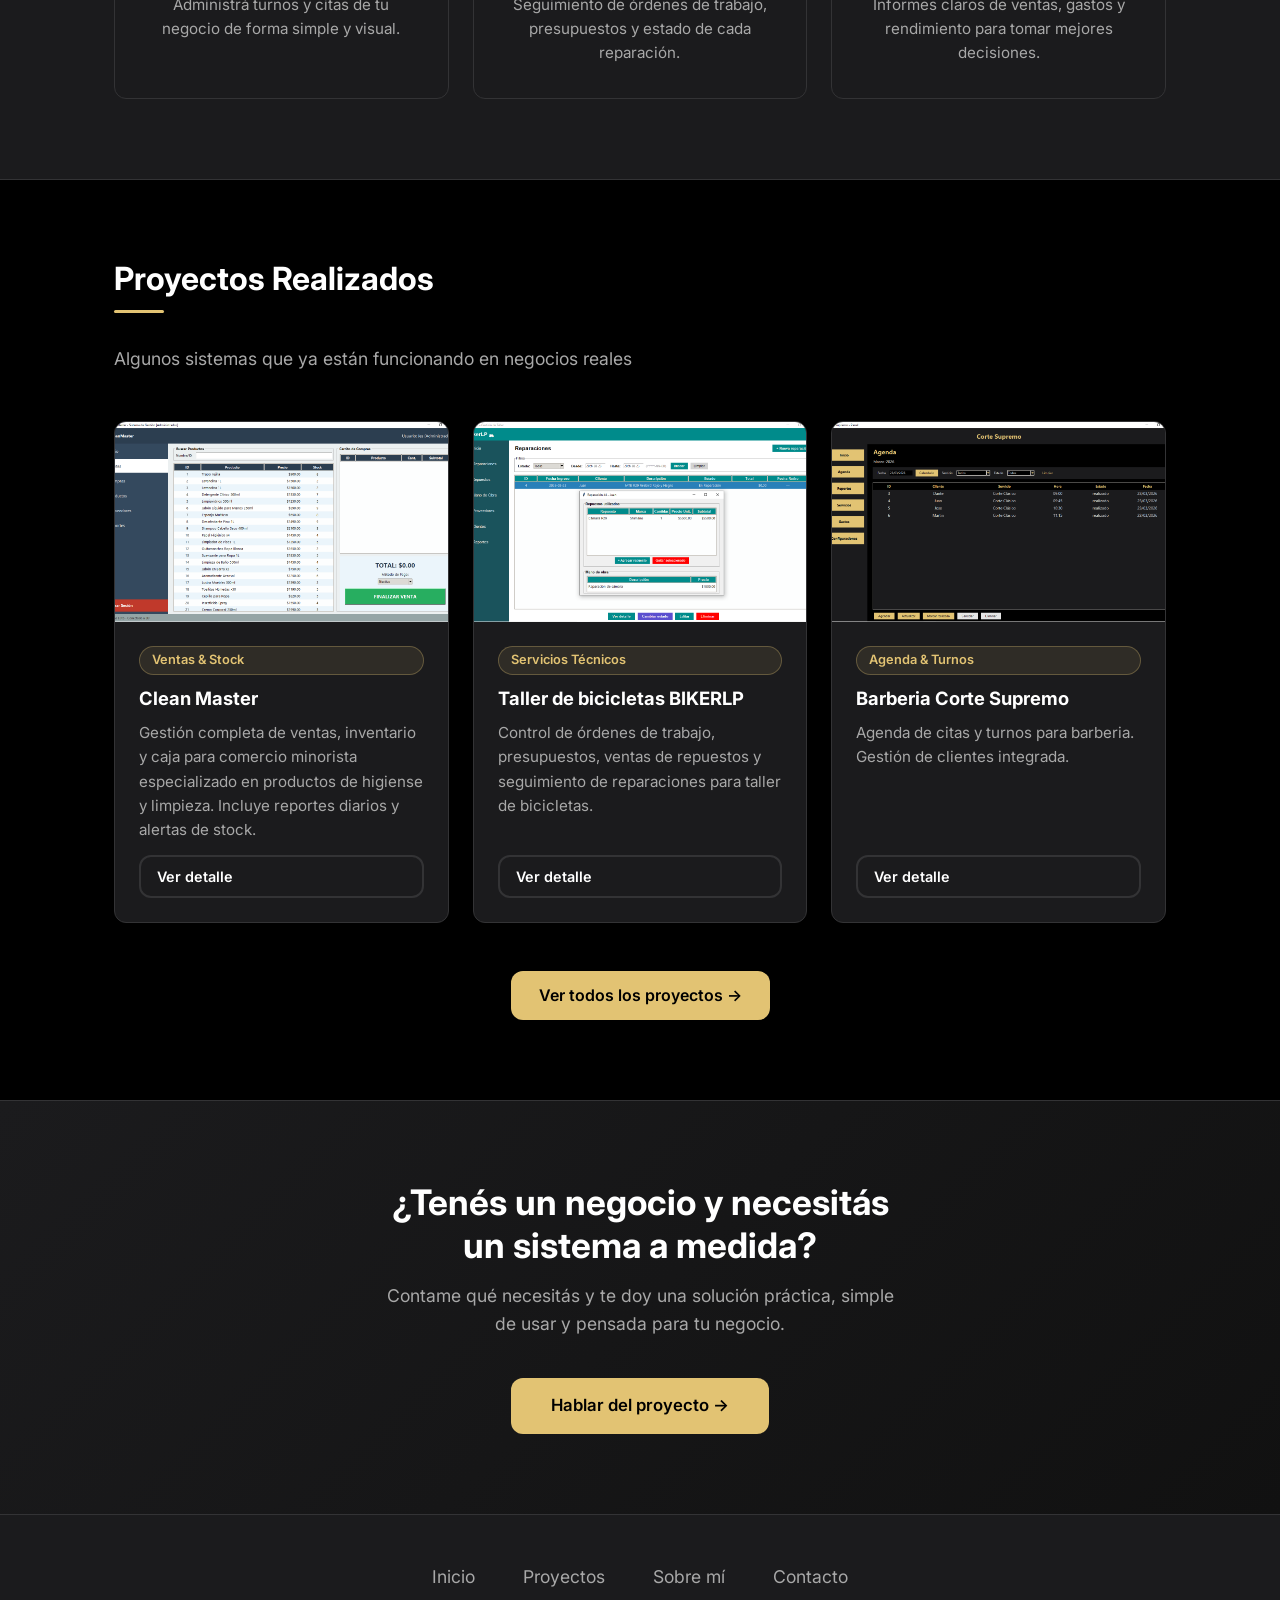
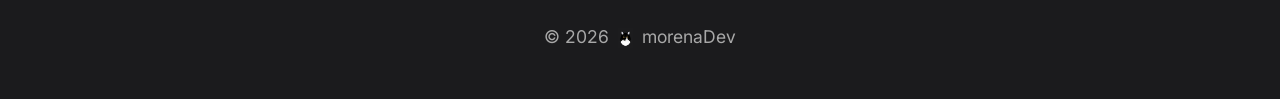
==== commit 618901f7: "V1.0.5" ====
--- a/index.html
+++ b/index.html
@@ -112,7 +112,7 @@
         <div class="grid-3">
 
           <div class="project-card">
-            <div class="project-card-img-placeholder">🛒</div>
+            <img src="images/proyectos/cleanmaster%20cap.png" alt="Clean Master" />
             <div class="project-card-body">
               <span class="project-card-tag">Ventas & Stock</span>
               <h3 class="project-card-title">Clean Master</h3>
@@ -122,7 +122,7 @@
           </div>
 
           <div class="project-card">
-            <div class="project-card-img-placeholder">🔧</div>
+            <img src="images/proyectos/biker%20lp%20cap.png" alt="Taller de bicicletas BikerLP" />
             <div class="project-card-body">
               <span class="project-card-tag">Servicios Técnicos</span>
               <h3 class="project-card-title">Taller de bicicletas BIKERLP</h3>
@@ -132,10 +132,10 @@
           </div>
 
           <div class="project-card">
-            <div class="project-card-img-placeholder">📅</div>
+            <img src="images/proyectos/corte%20supremo%20cap.png" alt="Barberia Corte Supremo" />
             <div class="project-card-body">
               <span class="project-card-tag">Agenda & Turnos</span>
-              <h3 class="project-card-title">Barberia BROSS</h3>
+              <h3 class="project-card-title">Barberia Corte Supremo</h3>
               <p class="project-card-desc">Agenda de citas y turnos para barberia. Gestión de clientes integrada.</p>
               <a href="proyectos.html" class="btn btn-outline" style="margin-top: auto; padding: 0.5rem 1rem; font-size: 0.9rem;">Ver detalle</a>
             </div>
